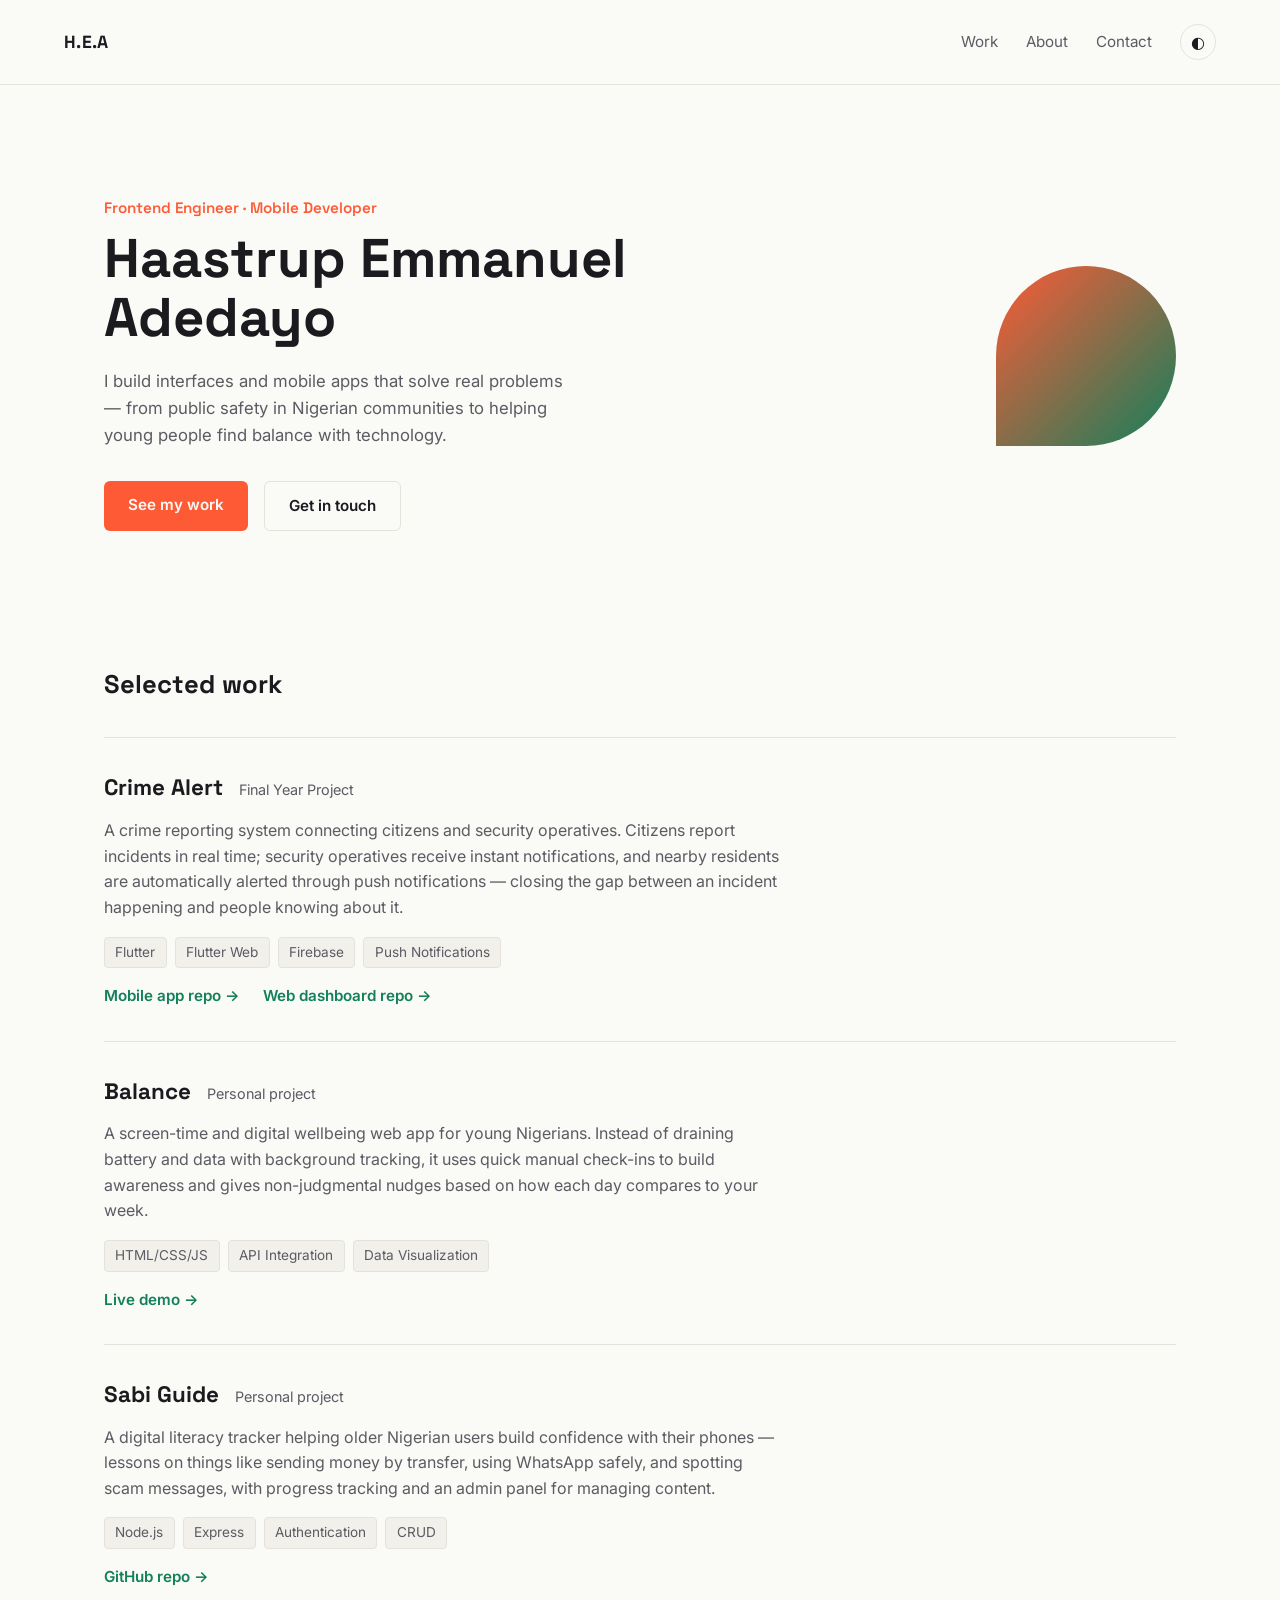
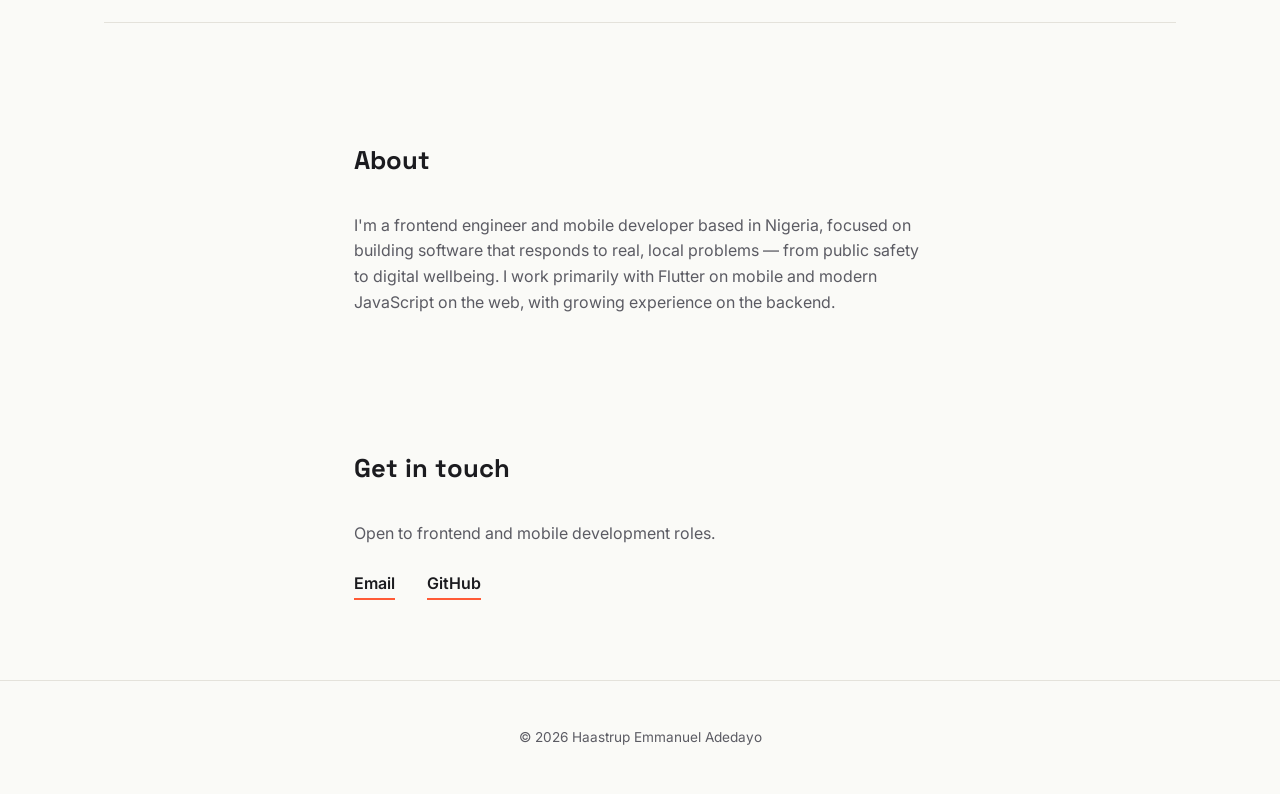
==== index.html @ c5df0260 "Initial portfolio with Crime Alert and Balance" ====
<!DOCTYPE html>
<html lang="en">
<head>
<meta charset="UTF-8" />
<meta name="viewport" content="width=device-width, initial-scale=1.0" />
<title>Haastrup Emmanuel Adedayo — Frontend Engineer & Mobile Developer</title>
<link rel="preconnect" href="https://fonts.googleapis.com">
<link href="https://fonts.googleapis.com/css2?family=Space+Grotesk:wght@400;500;600;700&family=Inter:wght@400;500;600&display=swap" rel="stylesheet">
<link rel="stylesheet" href="style.css" />
</head>
<body>

  <header class="site-header">
    <span class="logo">H.E.A</span>
    <nav>
      <a href="#work">Work</a>
      <a href="#about">About</a>
      <a href="#contact">Contact</a>
      <button id="theme-toggle" aria-label="Toggle dark mode">
        <span class="toggle-icon">◐</span>
      </button>
    </nav>
  </header>

  <main>
    <section class="hero">
      <div class="hero-text">
        <p class="eyebrow">Frontend Engineer · Mobile Developer</p>
        <h1>Haastrup Emmanuel<br />Adedayo</h1>
        <p class="hero-desc">
          I build interfaces and mobile apps that solve real problems —
          from public safety in Nigerian communities to helping young people
          find balance with technology.
        </p>
        <div class="hero-links">
          <a href="#work" class="btn-primary">See my work</a>
          <a href="#contact" class="btn-ghost">Get in touch</a>
        </div>
      </div>
      <div class="hero-mark" aria-hidden="true">
        <div class="mark-shape"></div>
      </div>
    </section>

    <section id="work" class="work">
      <h2>Selected work</h2>

      <article class="project">
        <div class="project-head">
          <h3>Crime Alert</h3>
          <span class="project-year">Final Year Project</span>
        </div>
        <p class="project-desc">
          A crime reporting system connecting citizens and security operatives.
          Citizens report incidents in real time; security operatives receive
          instant notifications, and nearby residents are automatically alerted
          through push notifications — closing the gap between an incident
          happening and people knowing about it.
        </p>
        <ul class="tags">
          <li>Flutter</li>
          <li>Flutter Web</li>
          <li>Firebase</li>
          <li>Push Notifications</li>
        </ul>
        <div class="project-links">
          <a href="https://github.com/HaastrupEmmanuel01/crime-alert-app" target="_blank" rel="noopener">Mobile app repo →</a>
          <a href="https://github.com/HaastrupEmmanuel01/crime-alert-dashboard" target="_blank" rel="noopener">Web dashboard repo →</a>
        </div>
      </article>

      <article class="project">
        <div class="project-head">
          <h3>Balance</h3>
          <span class="project-year">Personal project</span>
        </div>
        <p class="project-desc">
          A screen-time and digital wellbeing web app for young Nigerians.
          Instead of draining battery and data with background tracking,
          it uses quick manual check-ins to build awareness and gives
          non-judgmental nudges based on how each day compares to your week.
        </p>
        <ul class="tags">
          <li>HTML/CSS/JS</li>
          <li>API Integration</li>
          <li>Data Visualization</li>
        </ul>
        <div class="project-links">
          <a href="./balance/index.html">Live demo →</a>
        </div>
      </article>

      <article class="project">
        <div class="project-head">
          <h3>Sabi Guide</h3>
          <span class="project-year">Personal project</span>
        </div>
        <p class="project-desc">
          A digital literacy tracker helping older Nigerian users build
          confidence with their phones — lessons on things like sending
          money by transfer, using WhatsApp safely, and spotting scam
          messages, with progress tracking and an admin panel for managing
          content.
        </p>
        <ul class="tags">
          <li>Node.js</li>
          <li>Express</li>
          <li>Authentication</li>
          <li>CRUD</li>
        </ul>
        <div class="project-links">
          <a href="#" id="sabi-guide-link" target="_blank" rel="noopener">GitHub repo →</a>
        </div>
      </article>
    </section>

    <section id="about" class="about">
      <h2>About</h2>
      <p>
        I'm a frontend engineer and mobile developer based in Nigeria, focused
        on building software that responds to real, local problems — from
        public safety to digital wellbeing. I work primarily with Flutter on
        mobile and modern JavaScript on the web, with growing experience on
        the backend.
      </p>
    </section>

    <section id="contact" class="contact">
      <h2>Get in touch</h2>
      <p>Open to frontend and mobile development roles.</p>
      <div class="contact-links">
        <a href="mailto:ehaastrup079@gmail.com">Email</a>
        <a href="https://github.com/HaastrupEmmanuel01" target="_blank" rel="noopener">GitHub</a>
      </div>
    </section>
  </main>

  <footer>
    <p>© 2026 Haastrup Emmanuel Adedayo</p>
  </footer>

  <script src="script.js"></script>
</body>
</html>
---- style.css ----
/* ---------- Theme tokens ---------- */
:root {
  --bg: #FAFAF7;
  --text: #1B1B1F;
  --text-muted: #5B5B63;
  --border: #E4E2DB;
  --accent-orange: #FF5A36;
  --accent-teal: #12805C;
  --surface: #F1F0EA;
}

html[data-theme="dark"] {
  --bg: #14151A;
  --text: #EDEDE8;
  --text-muted: #A0A0A8;
  --border: #2A2B32;
  --accent-orange: #FF7A5C;
  --accent-teal: #2EC28E;
  --surface: #1D1E24;
}

* { box-sizing: border-box; }

body {
  margin: 0;
  background: var(--bg);
  color: var(--text);
  font-family: 'Inter', sans-serif;
  line-height: 1.6;
  transition: background 0.2s ease, color 0.2s ease;
}

h1, h2, h3, .logo, .eyebrow {
  font-family: 'Space Grotesk', sans-serif;
}

a {
  color: var(--text);
}

/* ---------- Header ---------- */
.site-header {
  display: flex;
  justify-content: space-between;
  align-items: center;
  padding: 1.5rem 5vw;
  border-bottom: 1px solid var(--border);
}

.logo {
  font-weight: 700;
  font-size: 1.1rem;
  letter-spacing: 0.02em;
}

.site-header nav {
  display: flex;
  align-items: center;
  gap: 1.75rem;
}

.site-header nav a {
  text-decoration: none;
  font-size: 0.95rem;
  color: var(--text-muted);
}

.site-header nav a:hover {
  color: var(--text);
}

#theme-toggle {
  background: none;
  border: 1px solid var(--border);
  border-radius: 50%;
  width: 36px;
  height: 36px;
  cursor: pointer;
  font-size: 1rem;
  color: var(--text);
  display: flex;
  align-items: center;
  justify-content: center;
}

/* ---------- Hero ---------- */
.hero {
  display: flex;
  justify-content: space-between;
  align-items: center;
  gap: 3rem;
  padding: 6rem 5vw 5rem;
  max-width: 1200px;
  margin: 0 auto;
}

.hero-text {
  max-width: 560px;
}

.eyebrow {
  color: var(--accent-orange);
  font-weight: 600;
  font-size: 0.95rem;
  margin-bottom: 0.5rem;
}

.hero h1 {
  font-size: clamp(2.2rem, 5vw, 3.4rem);
  line-height: 1.1;
  margin: 0 0 1.25rem;
}

.hero-desc {
  color: var(--text-muted);
  font-size: 1.05rem;
  max-width: 480px;
}

.hero-links {
  display: flex;
  gap: 1rem;
  margin-top: 2rem;
}

.btn-primary, .btn-ghost {
  padding: 0.75rem 1.5rem;
  border-radius: 6px;
  text-decoration: none;
  font-weight: 600;
  font-size: 0.95rem;
}

.btn-primary {
  background: var(--accent-orange);
  color: #FAFAF7;
}

.btn-ghost {
  border: 1px solid var(--border);
  color: var(--text);
}

.hero-mark {
  flex-shrink: 0;
  display: flex;
  align-items: center;
  justify-content: center;
}

.mark-shape {
  width: 180px;
  height: 180px;
  border-radius: 50% 50% 50% 0;
  background: linear-gradient(135deg, var(--accent-orange), var(--accent-teal));
}

/* ---------- Work / Projects ---------- */
.work {
  padding: 2rem 5vw 4rem;
  max-width: 1200px;
  margin: 0 auto;
}

.work h2, .about h2, .contact h2 {
  font-size: 1.6rem;
  margin-bottom: 2rem;
}

.project {
  padding: 2rem 0;
  border-top: 1px solid var(--border);
}

.project:last-child {
  border-bottom: 1px solid var(--border);
}

.project-head {
  display: flex;
  align-items: baseline;
  gap: 1rem;
  flex-wrap: wrap;
}

.project-head h3 {
  font-size: 1.4rem;
  margin: 0;
}

.project-year {
  color: var(--text-muted);
  font-size: 0.9rem;
}

.project-desc {
  color: var(--text-muted);
  max-width: 680px;
  margin: 0.75rem 0 1rem;
}

.tags {
  list-style: none;
  display: flex;
  flex-wrap: wrap;
  gap: 0.5rem;
  padding: 0;
  margin: 0 0 1rem;
}

.tags li {
  background: var(--surface);
  border: 1px solid var(--border);
  border-radius: 4px;
  padding: 0.25rem 0.65rem;
  font-size: 0.85rem;
  color: var(--text-muted);
}

.project-links {
  display: flex;
  gap: 1.5rem;
  flex-wrap: wrap;
}

.project-links a {
  text-decoration: none;
  font-weight: 600;
  color: var(--accent-teal);
  font-size: 0.95rem;
}

.project-upcoming {
  opacity: 0.7;
}

/* ---------- About ---------- */
.about {
  padding: 2rem 5vw 4rem;
  max-width: 700px;
  margin: 0 auto;
}

.about p {
  color: var(--text-muted);
}

/* ---------- Contact ---------- */
.contact {
  padding: 2rem 5vw 5rem;
  max-width: 700px;
  margin: 0 auto;
}

.contact p {
  color: var(--text-muted);
  margin-bottom: 1.5rem;
}

.contact-links {
  display: flex;
  gap: 2rem;
}

.contact-links a {
  text-decoration: none;
  font-weight: 600;
  border-bottom: 2px solid var(--accent-orange);
  padding-bottom: 2px;
}

/* ---------- Footer ---------- */
footer {
  text-align: center;
  padding: 2rem;
  color: var(--text-muted);
  font-size: 0.85rem;
  border-top: 1px solid var(--border);
}

/* ---------- Responsive ---------- */
@media (max-width: 720px) {
  .hero {
    flex-direction: column;
    text-align: left;
    padding-top: 4rem;
  }
  .hero-mark {
    order: -1;
  }
  .mark-shape {
    width: 120px;
    height: 120px;
  }
  .site-header nav {
    gap: 1rem;
  }
  .site-header nav a {
    display: none;
  }
}
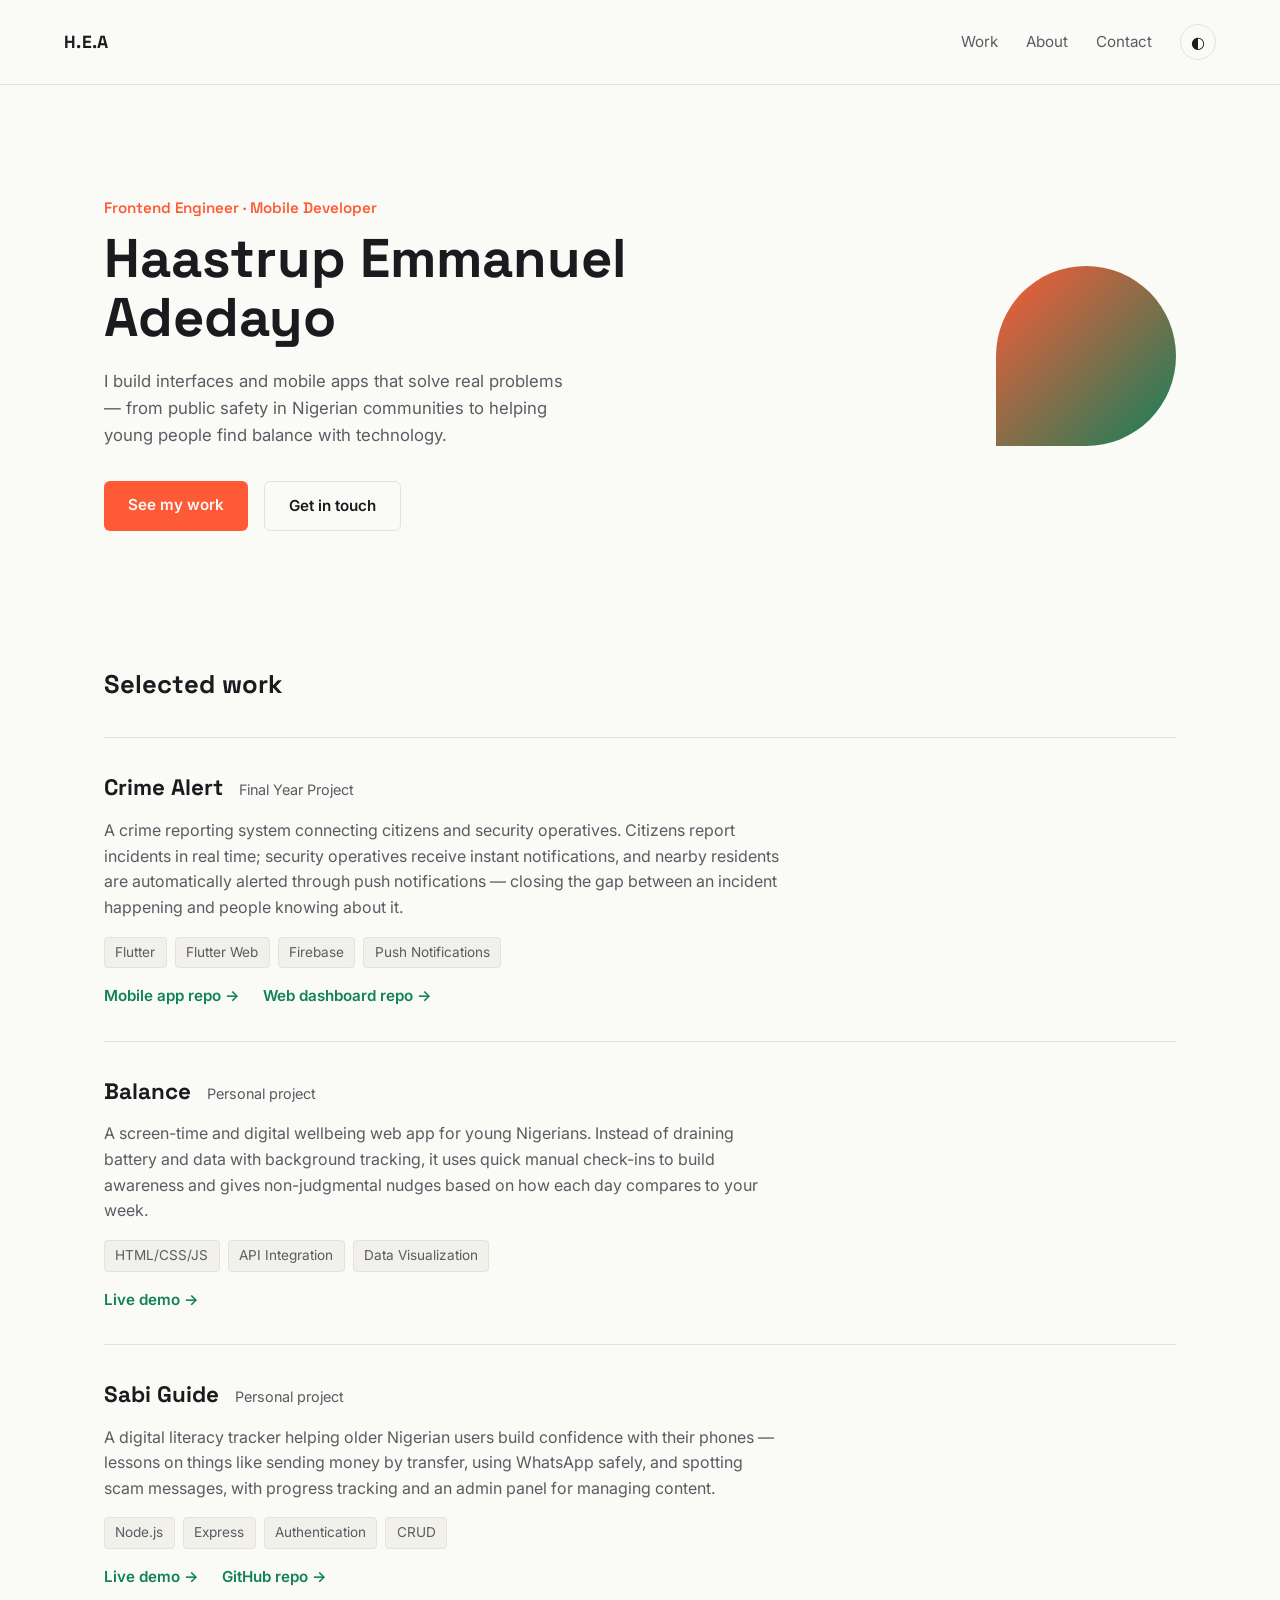
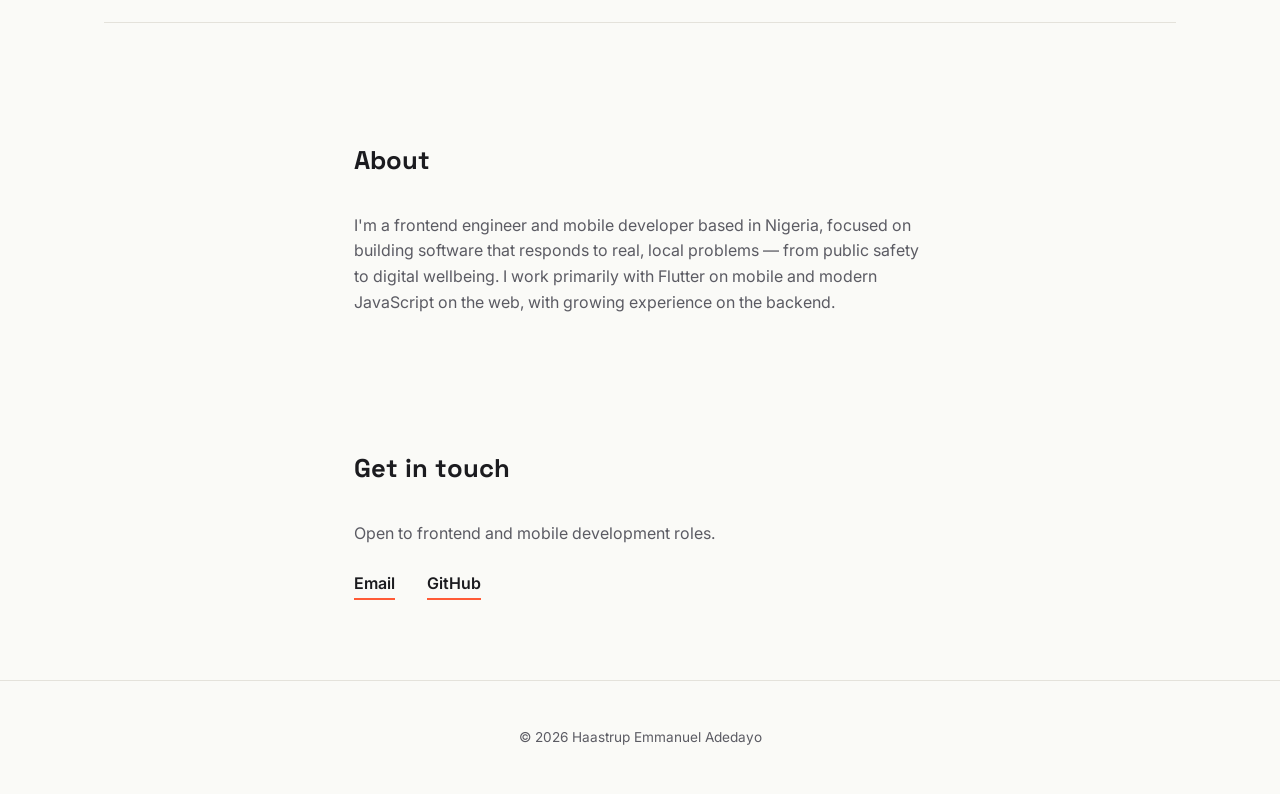
==== commit 2c01e6ee: "Add Sabi Guide live demo link" ====
--- a/index.html
+++ b/index.html
@@ -109,7 +109,8 @@
           <li>CRUD</li>
         </ul>
         <div class="project-links">
-          <a href="#" id="sabi-guide-link" target="_blank" rel="noopener">GitHub repo →</a>
+          <a href="https://sabi-guide.onrender.com/login" target="_blank" rel="noopener">Live demo →</a>
+          <a href="https://github.com/HaastrupEmmanuel01/sabi-guide" target="_blank" rel="noopener">GitHub repo →</a>
         </div>
       </article>
     </section>
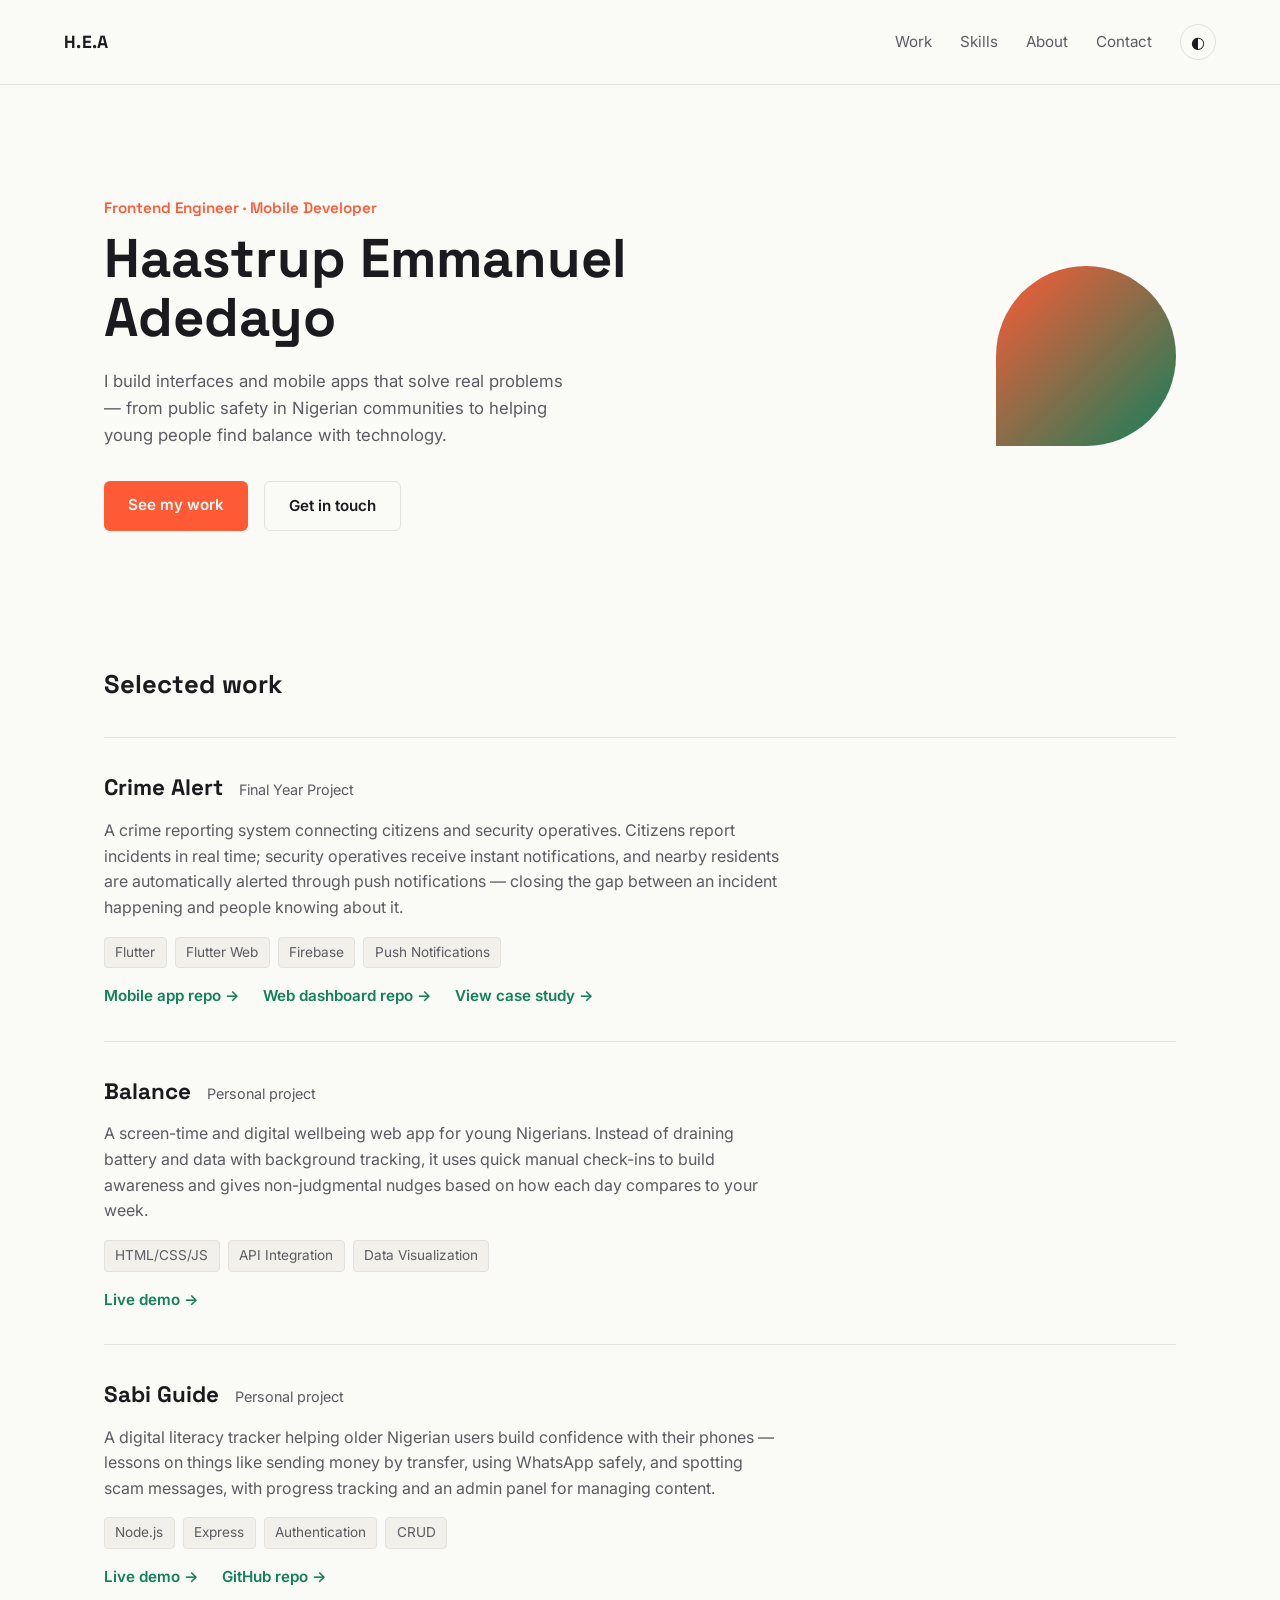
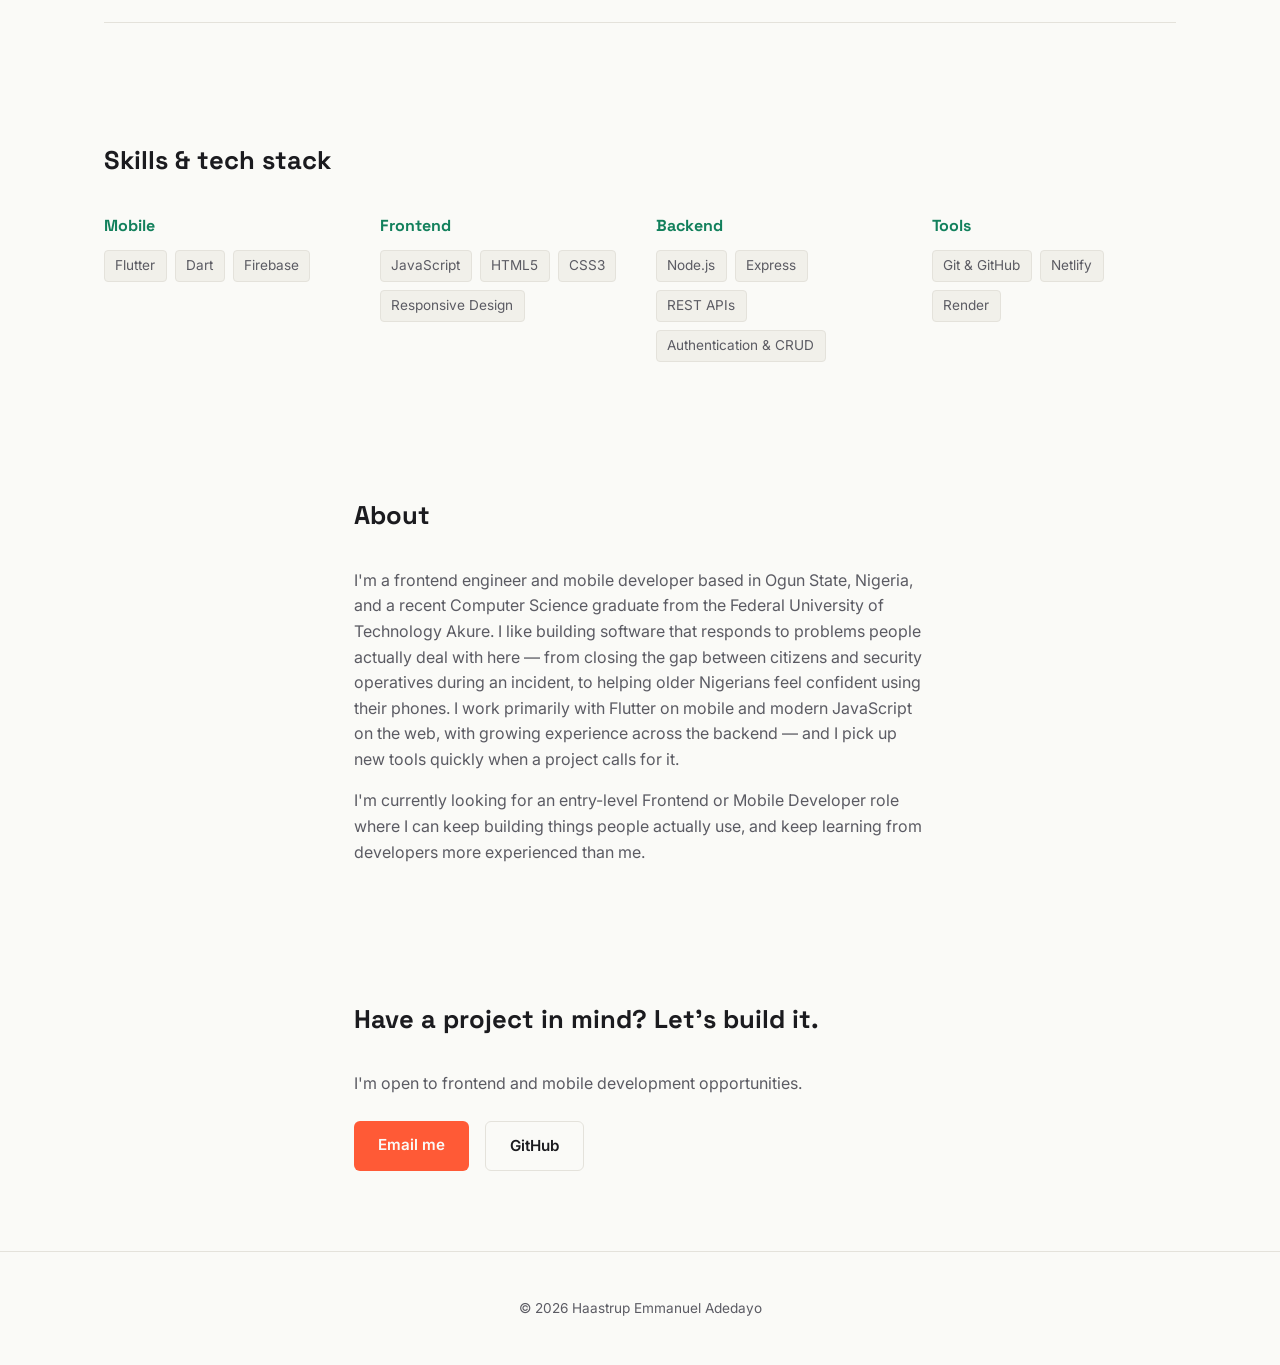
==== commit da281fbe: "Add Crime Alert case study page with screenshots" ====
--- a/index.html
+++ b/index.html
@@ -14,6 +14,7 @@
     <span class="logo">H.E.A</span>
     <nav>
       <a href="#work">Work</a>
+      <a href="#skills">Skills</a>
       <a href="#about">About</a>
       <a href="#contact">Contact</a>
       <button id="theme-toggle" aria-label="Toggle dark mode">
@@ -66,6 +67,7 @@
         <div class="project-links">
           <a href="https://github.com/HaastrupEmmanuel01/crime-alert-app" target="_blank" rel="noopener">Mobile app repo →</a>
           <a href="https://github.com/HaastrupEmmanuel01/crime-alert-dashboard" target="_blank" rel="noopener">Web dashboard repo →</a>
+          <a href="./crime-alert-case-study.html">View case study →</a>
         </div>
       </article>
 
@@ -115,23 +117,71 @@
       </article>
     </section>
 
+    <section id="skills" class="skills">
+      <h2>Skills & tech stack</h2>
+      <div class="skills-grid">
+        <div class="skills-group">
+          <h3>Mobile</h3>
+          <ul class="tags">
+            <li>Flutter</li>
+            <li>Dart</li>
+            <li>Firebase</li>
+          </ul>
+        </div>
+        <div class="skills-group">
+          <h3>Frontend</h3>
+          <ul class="tags">
+            <li>JavaScript</li>
+            <li>HTML5</li>
+            <li>CSS3</li>
+            <li>Responsive Design</li>
+          </ul>
+        </div>
+        <div class="skills-group">
+          <h3>Backend</h3>
+          <ul class="tags">
+            <li>Node.js</li>
+            <li>Express</li>
+            <li>REST APIs</li>
+            <li>Authentication & CRUD</li>
+          </ul>
+        </div>
+        <div class="skills-group">
+          <h3>Tools</h3>
+          <ul class="tags">
+            <li>Git & GitHub</li>
+            <li>Netlify</li>
+            <li>Render</li>
+          </ul>
+        </div>
+      </div>
+    </section>
+
     <section id="about" class="about">
       <h2>About</h2>
       <p>
-        I'm a frontend engineer and mobile developer based in Nigeria, focused
-        on building software that responds to real, local problems — from
-        public safety to digital wellbeing. I work primarily with Flutter on
-        mobile and modern JavaScript on the web, with growing experience on
-        the backend.
+        I'm a frontend engineer and mobile developer based in Ogun State, Nigeria,
+        and a recent Computer Science graduate from the Federal University of
+        Technology Akure. I like building software that responds to problems
+        people actually deal with here — from closing the gap between citizens
+        and security operatives during an incident, to helping older Nigerians
+        feel confident using their phones. I work primarily with Flutter on
+        mobile and modern JavaScript on the web, with growing experience across
+        the backend — and I pick up new tools quickly when a project calls for it.
+      </p>
+      <p>
+        I'm currently looking for an entry-level Frontend or Mobile Developer
+        role where I can keep building things people actually use, and keep
+        learning from developers more experienced than me.
       </p>
     </section>
 
     <section id="contact" class="contact">
-      <h2>Get in touch</h2>
-      <p>Open to frontend and mobile development roles.</p>
+      <h2>Have a project in mind? Let's build it.</h2>
+      <p>I'm open to frontend and mobile development opportunities.</p>
       <div class="contact-links">
-        <a href="mailto:ehaastrup079@gmail.com">Email</a>
-        <a href="https://github.com/HaastrupEmmanuel01" target="_blank" rel="noopener">GitHub</a>
+        <a href="mailto:ehaastrup079@gmail.com" class="btn-primary">Email me</a>
+        <a href="https://github.com/HaastrupEmmanuel01" target="_blank" rel="noopener" class="btn-ghost">GitHub</a>
       </div>
     </section>
   </main>
--- a/style.css
+++ b/style.css
@@ -234,6 +234,30 @@
   opacity: 0.7;
 }
 
+/* ---------- Skills ---------- */
+.skills {
+  padding: 2rem 5vw 4rem;
+  max-width: 1200px;
+  margin: 0 auto;
+}
+
+.skills h2 {
+  font-size: 1.6rem;
+  margin-bottom: 2rem;
+}
+
+.skills-grid {
+  display: grid;
+  grid-template-columns: repeat(auto-fit, minmax(200px, 1fr));
+  gap: 2rem;
+}
+
+.skills-group h3 {
+  font-size: 1rem;
+  color: var(--accent-teal);
+  margin: 0 0 0.75rem;
+}
+
 /* ---------- About ---------- */
 .about {
   padding: 2rem 5vw 4rem;
@@ -245,6 +269,10 @@
   color: var(--text-muted);
 }
 
+.about p + p {
+  margin-top: 1rem;
+}
+
 /* ---------- Contact ---------- */
 .contact {
   padding: 2rem 5vw 5rem;
@@ -259,14 +287,13 @@
 
 .contact-links {
   display: flex;
-  gap: 2rem;
-}
-
-.contact-links a {
+  gap: 1rem;
+  flex-wrap: wrap;
+}
+
+.contact-links .btn-primary,
+.contact-links .btn-ghost {
   text-decoration: none;
-  font-weight: 600;
-  border-bottom: 2px solid var(--accent-orange);
-  padding-bottom: 2px;
 }
 
 /* ---------- Footer ---------- */
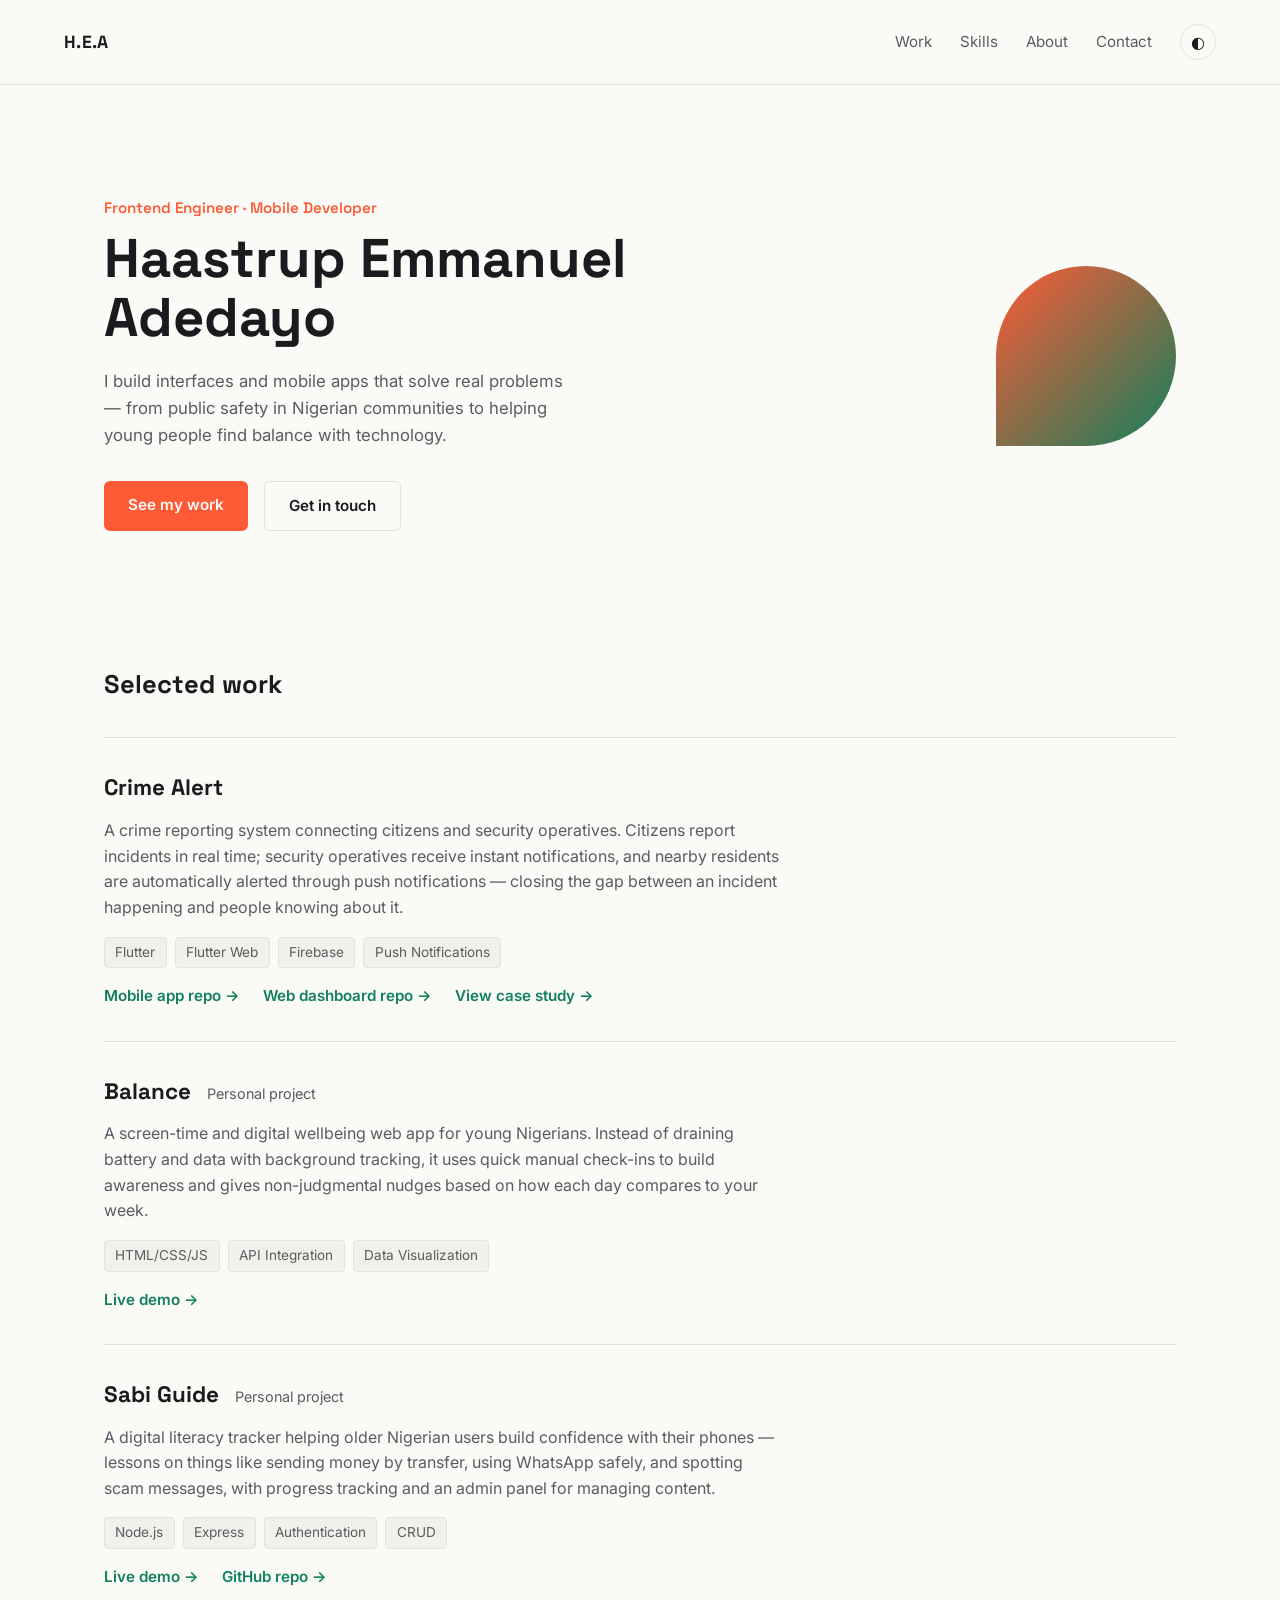
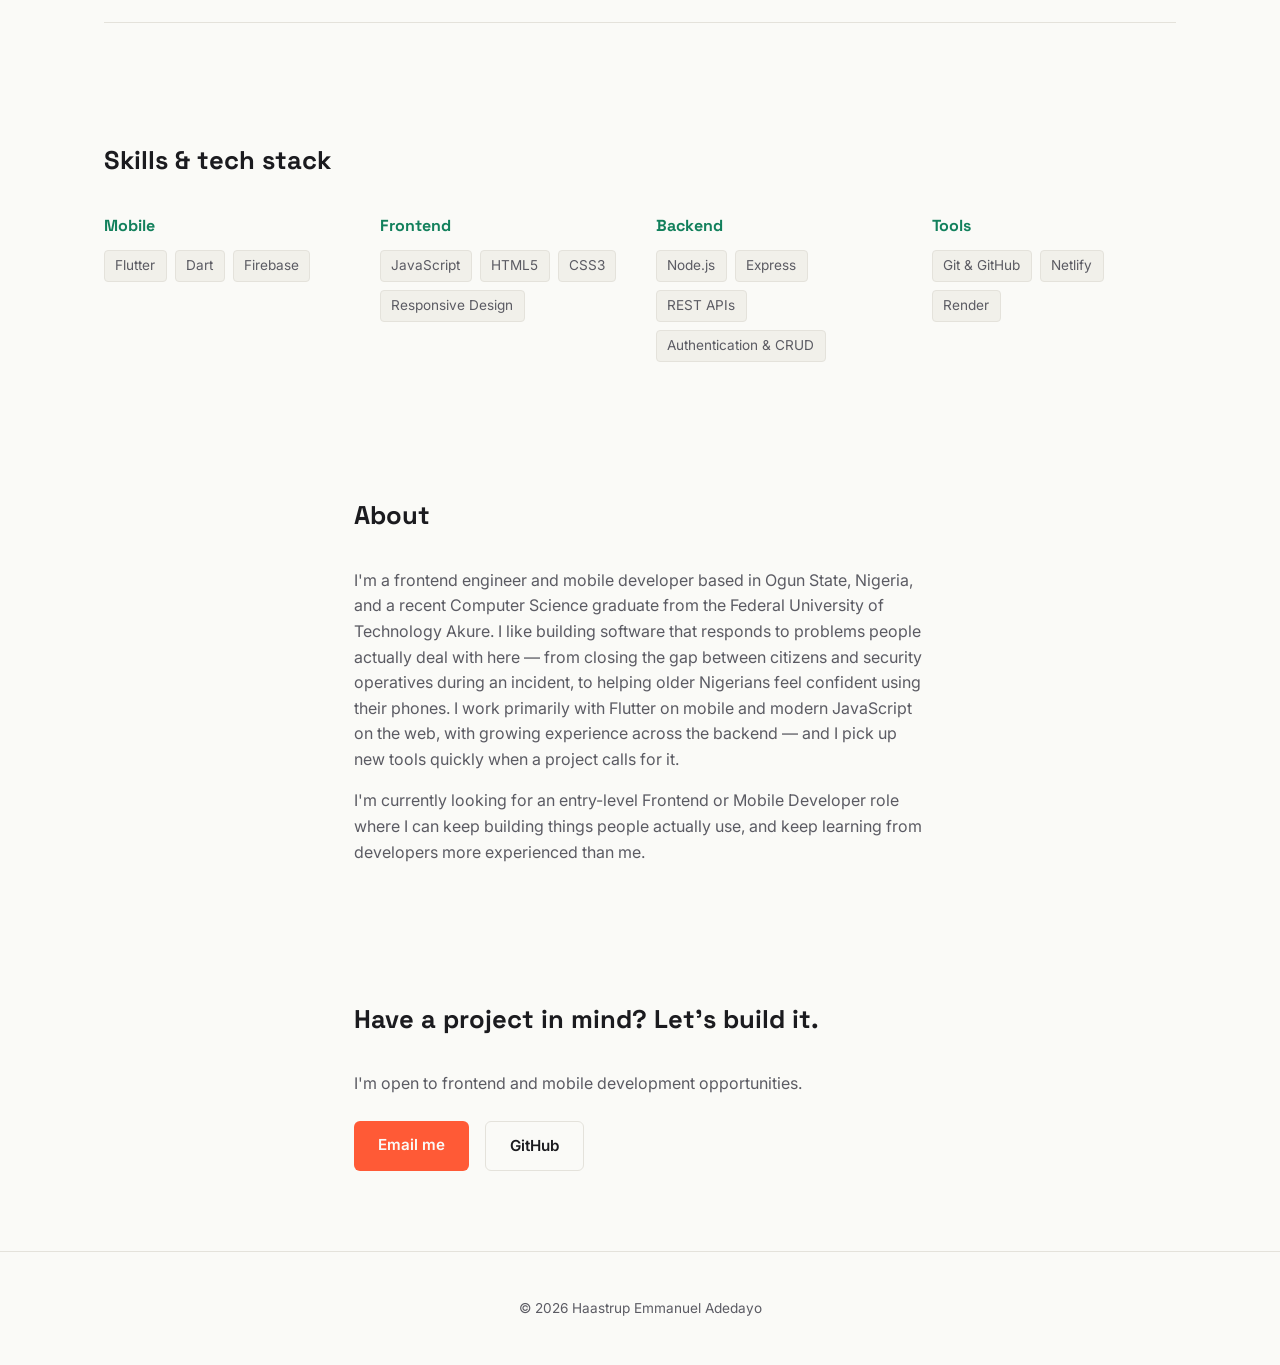
==== commit 52e8fd22: "removed description of first project" ====
--- a/index.html
+++ b/index.html
@@ -49,7 +49,6 @@
       <article class="project">
         <div class="project-head">
           <h3>Crime Alert</h3>
-          <span class="project-year">Final Year Project</span>
         </div>
         <p class="project-desc">
           A crime reporting system connecting citizens and security operatives.
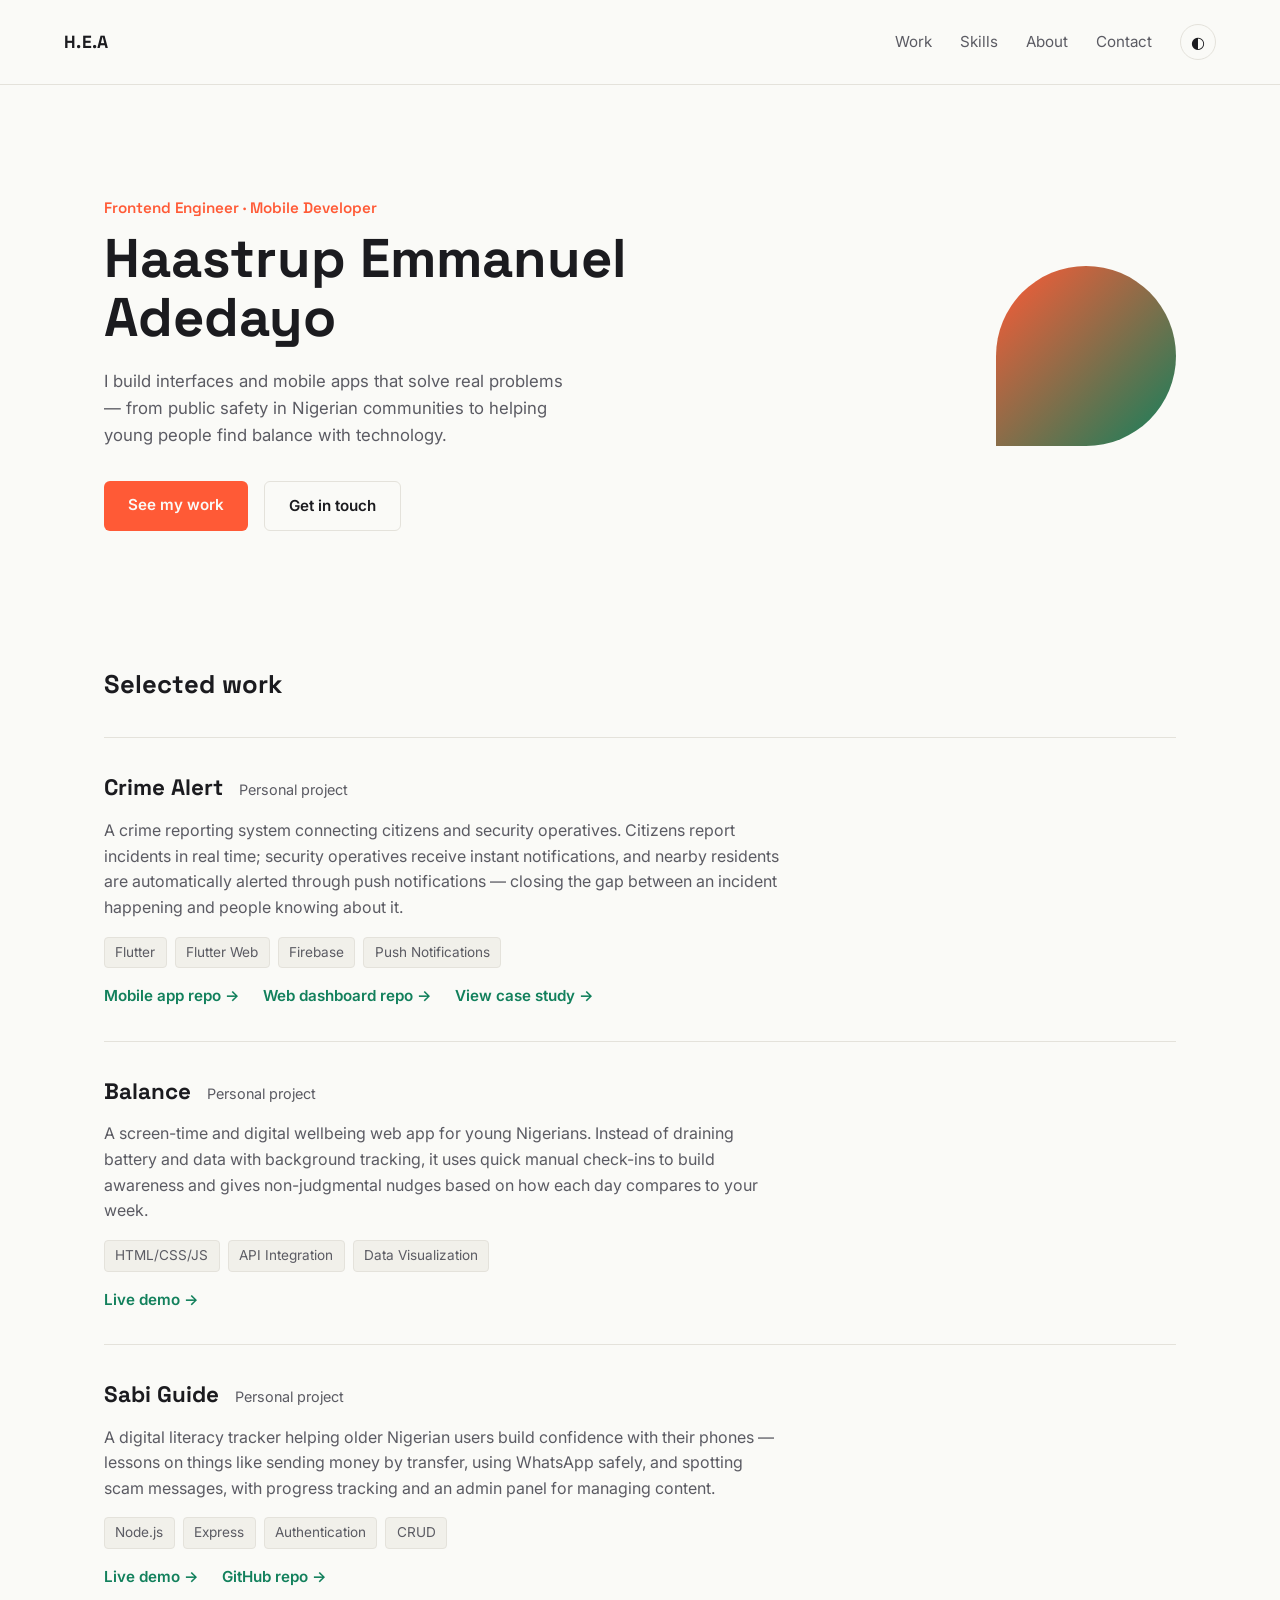
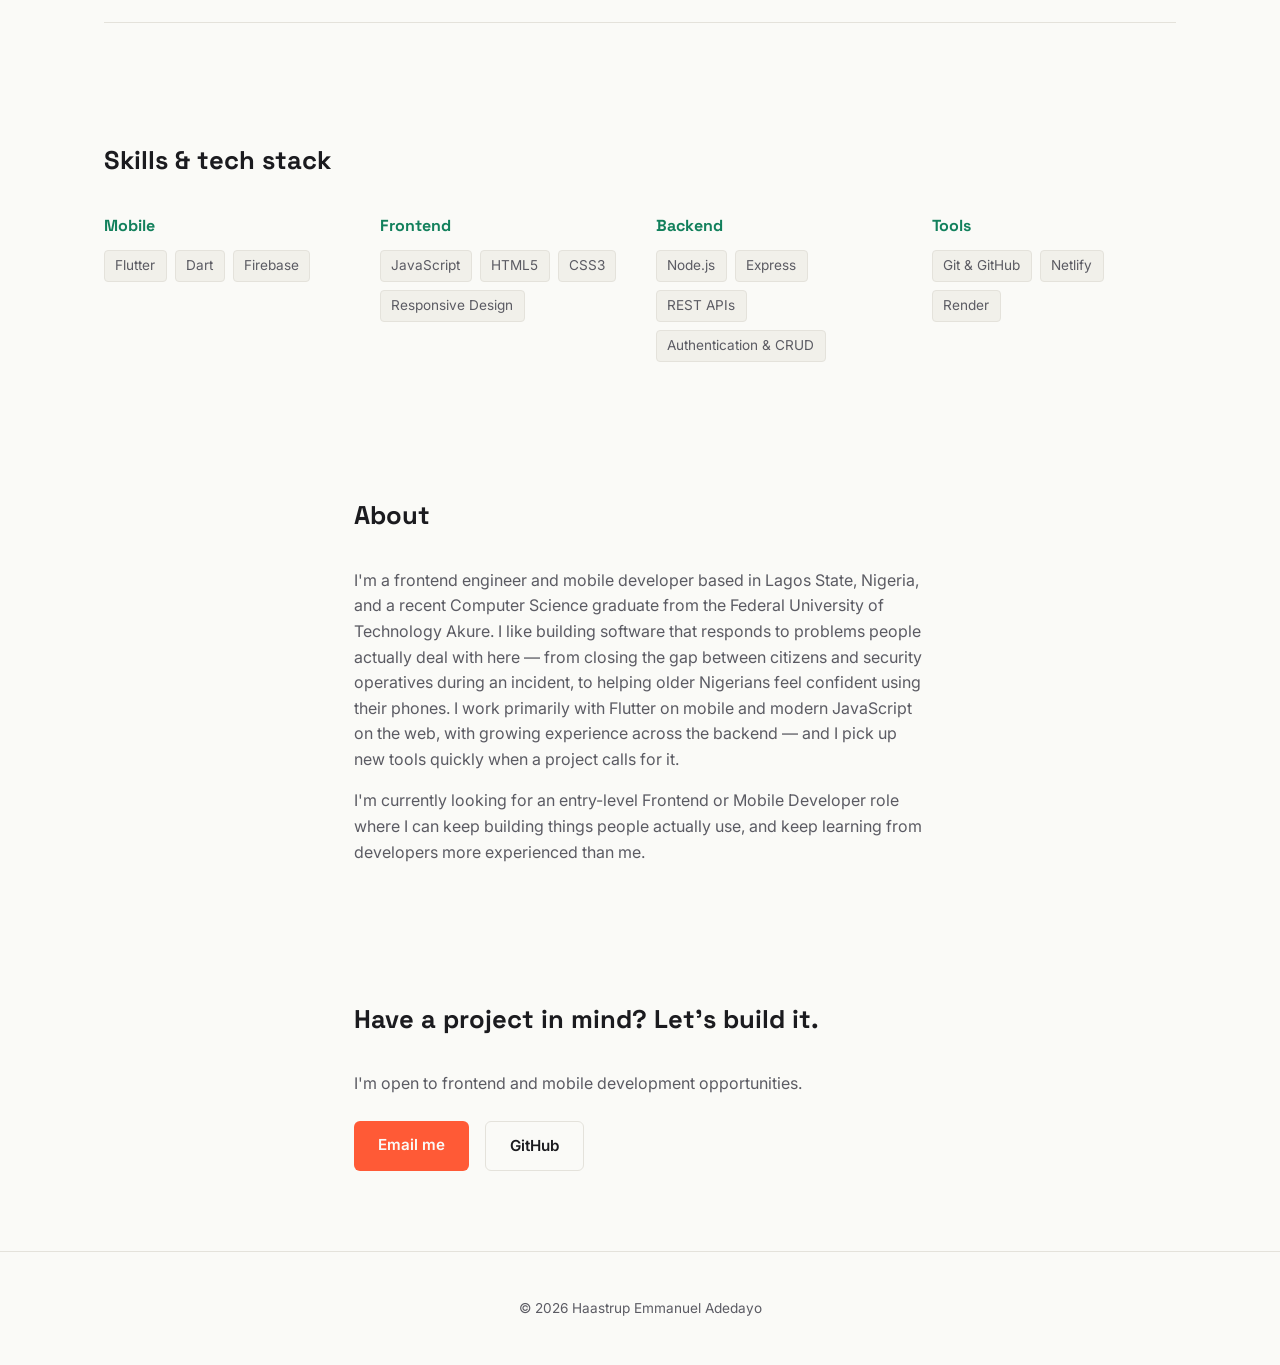
==== commit 3bf74fbb: "." ====
--- a/index.html
+++ b/index.html
@@ -49,6 +49,7 @@
       <article class="project">
         <div class="project-head">
           <h3>Crime Alert</h3>
+          <span class="project-year">Personal project</span>
         </div>
         <p class="project-desc">
           A crime reporting system connecting citizens and security operatives.
@@ -159,7 +160,7 @@
     <section id="about" class="about">
       <h2>About</h2>
       <p>
-        I'm a frontend engineer and mobile developer based in Ogun State, Nigeria,
+        I'm a frontend engineer and mobile developer based in Lagos State, Nigeria,
         and a recent Computer Science graduate from the Federal University of
         Technology Akure. I like building software that responds to problems
         people actually deal with here — from closing the gap between citizens
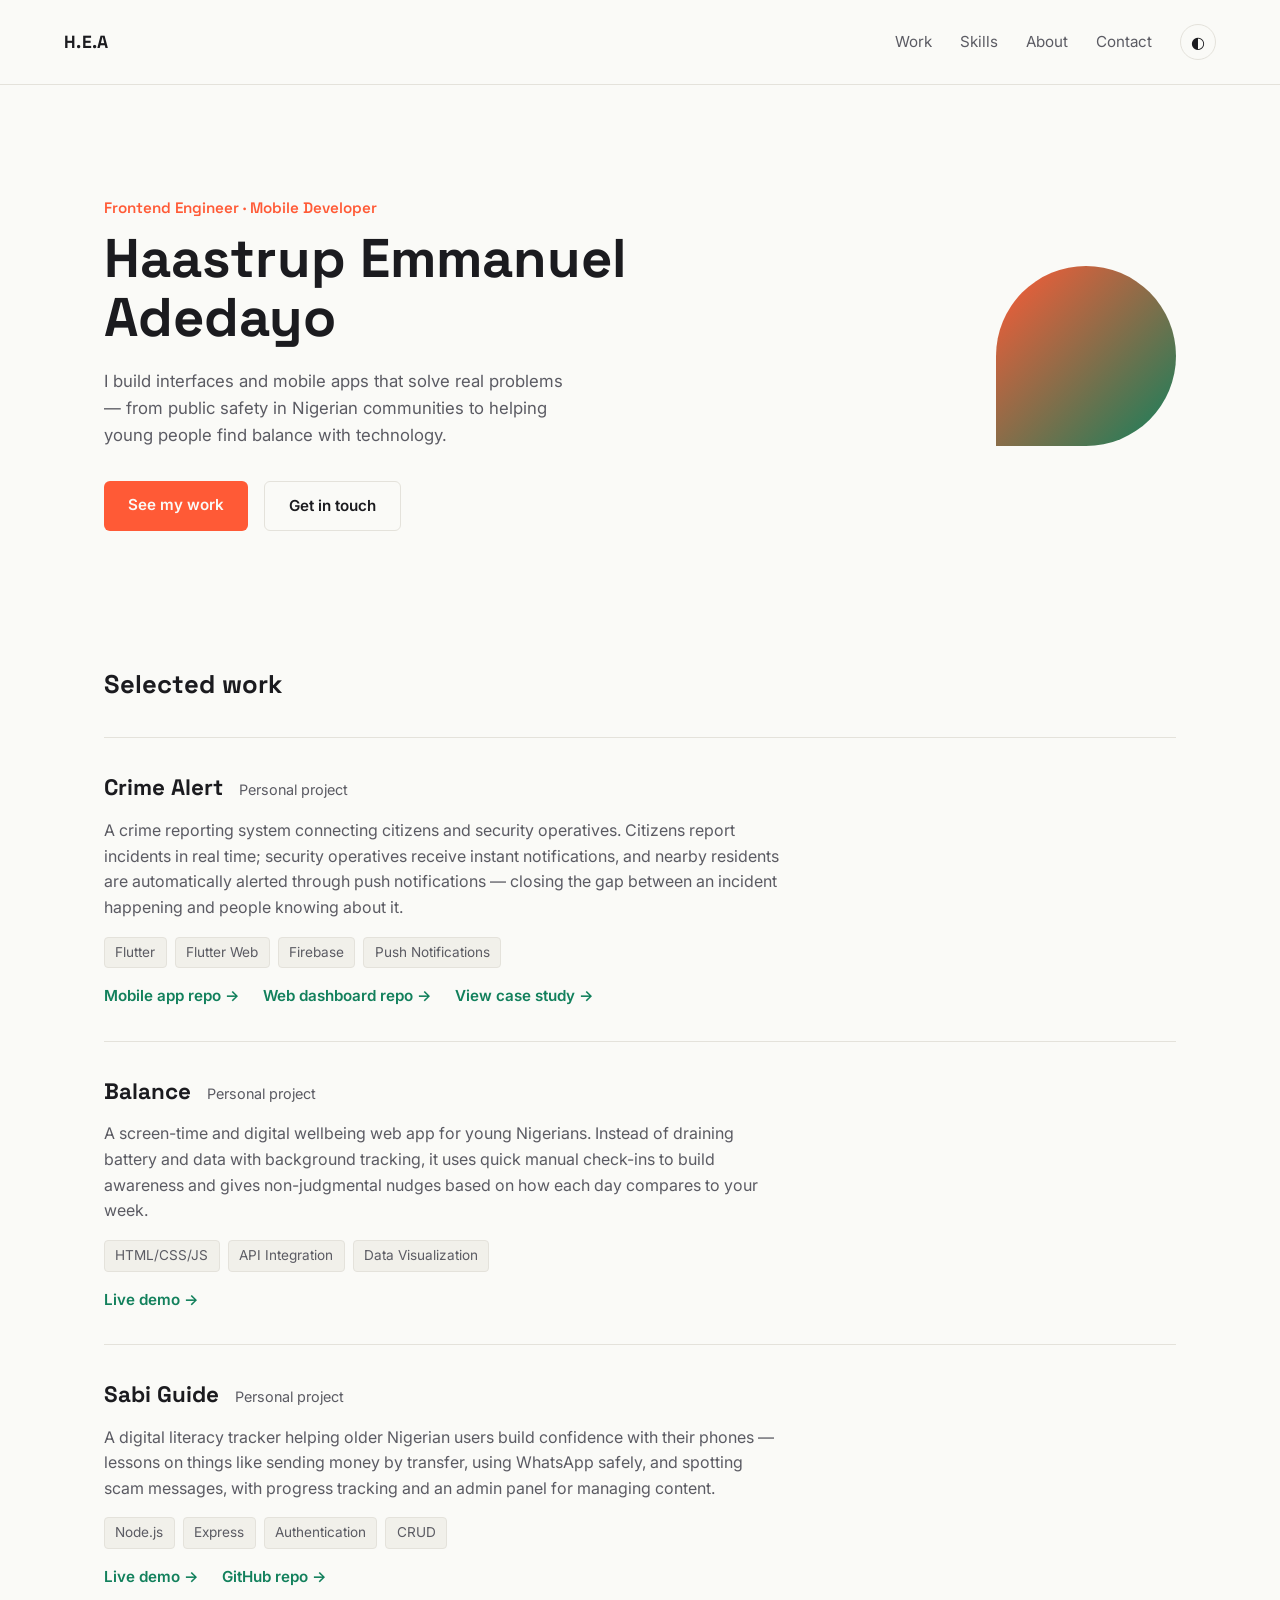
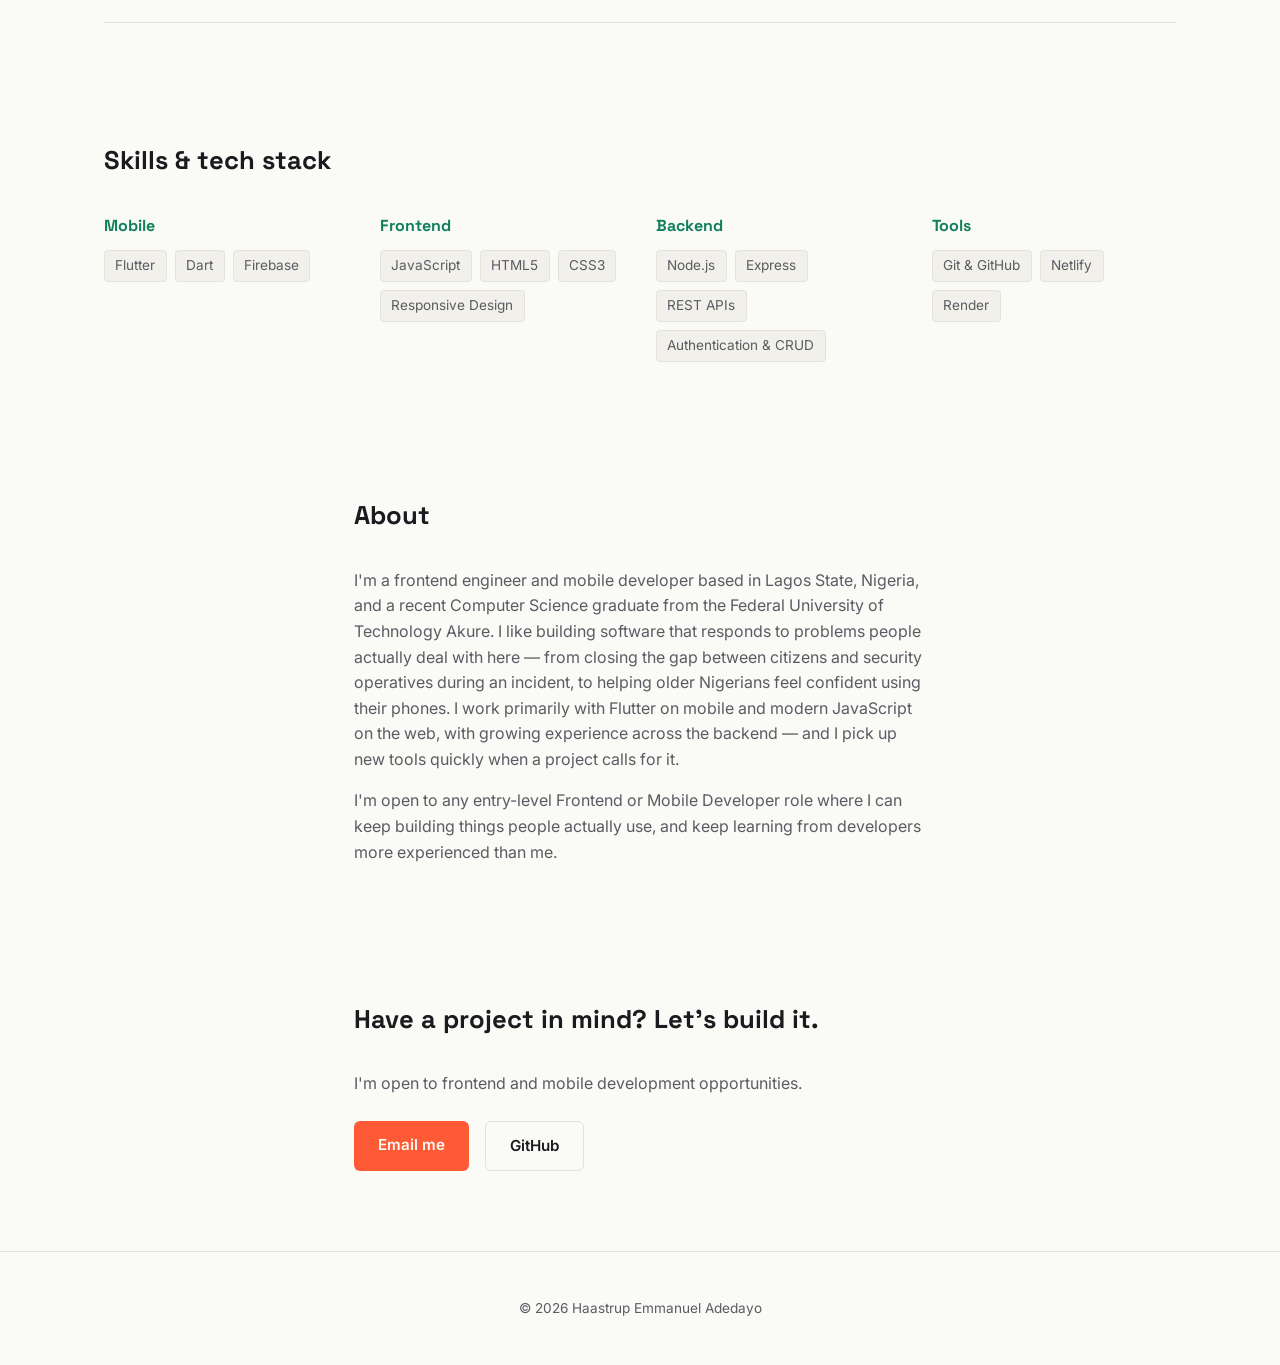
==== commit 48b4936a: "." ====
--- a/index.html
+++ b/index.html
@@ -170,7 +170,7 @@
         the backend — and I pick up new tools quickly when a project calls for it.
       </p>
       <p>
-        I'm currently looking for an entry-level Frontend or Mobile Developer
+        I'm open to any entry-level Frontend or Mobile Developer
         role where I can keep building things people actually use, and keep
         learning from developers more experienced than me.
       </p>
